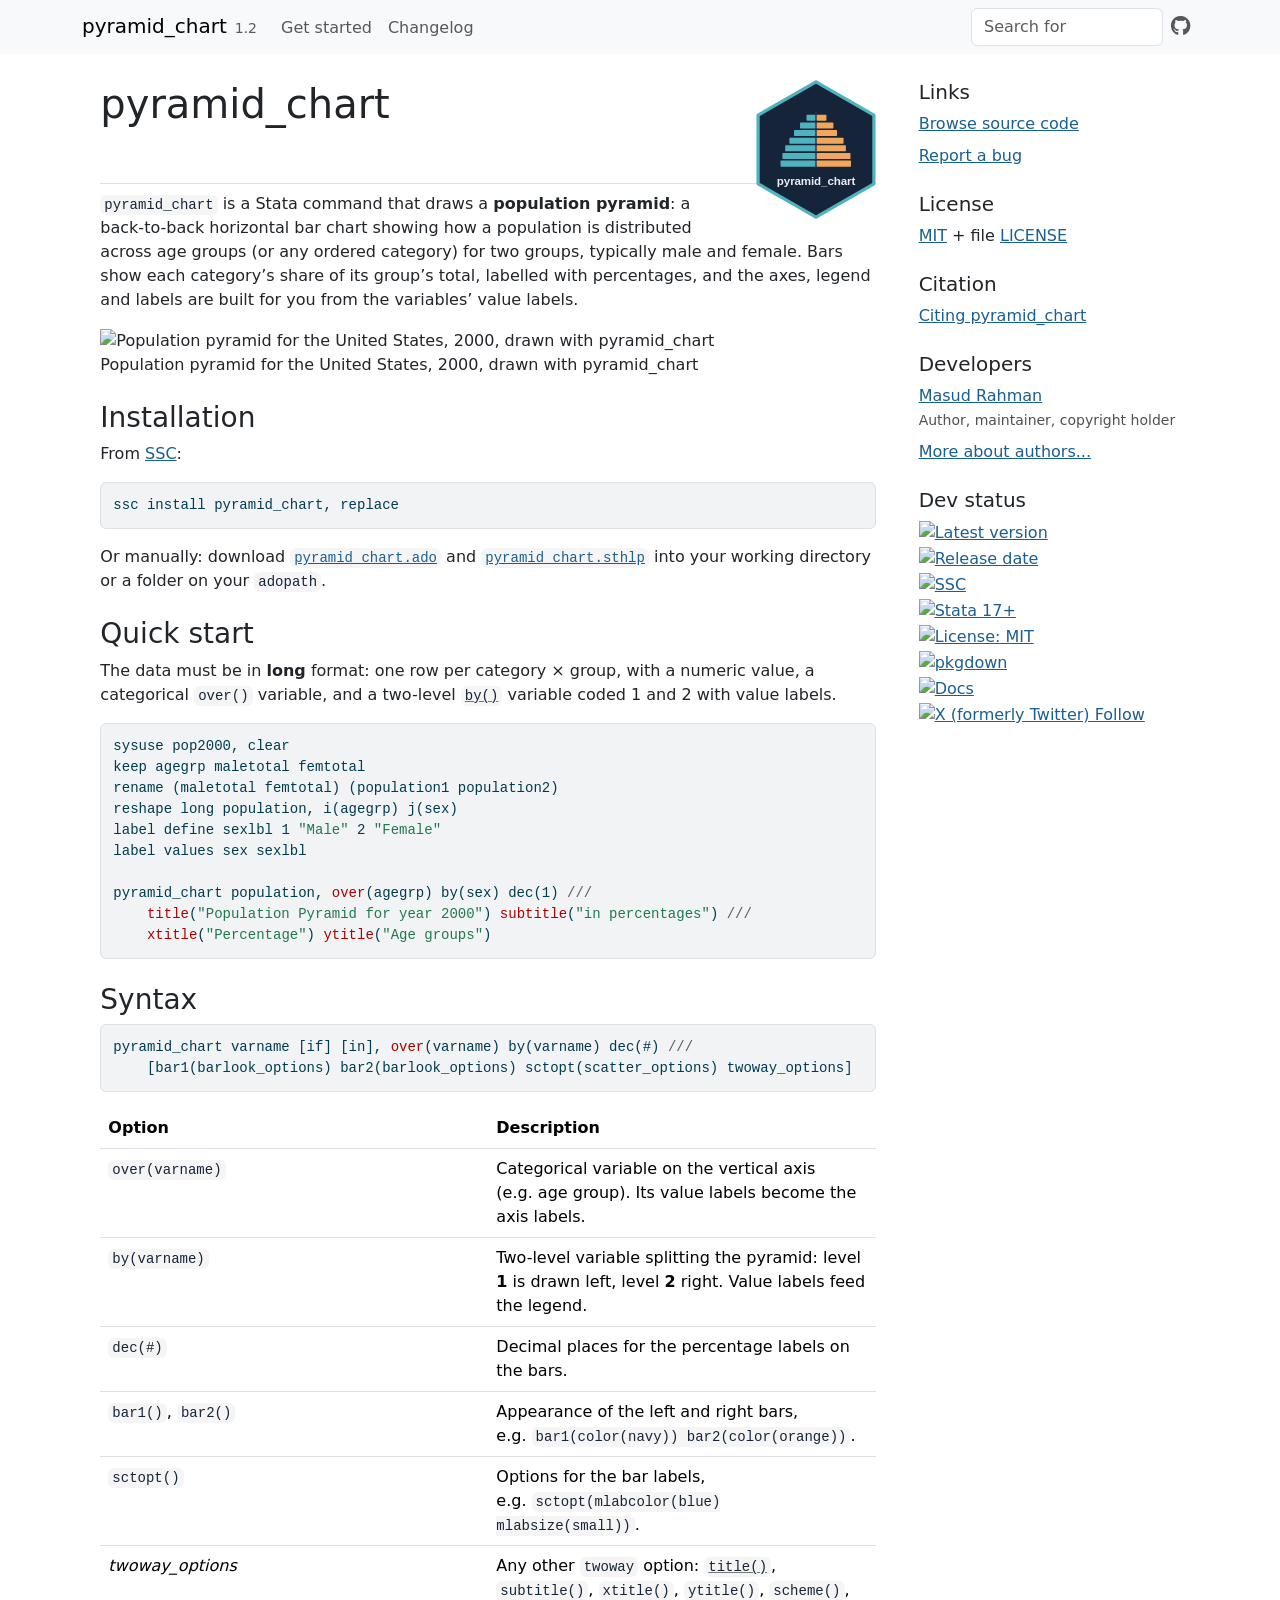
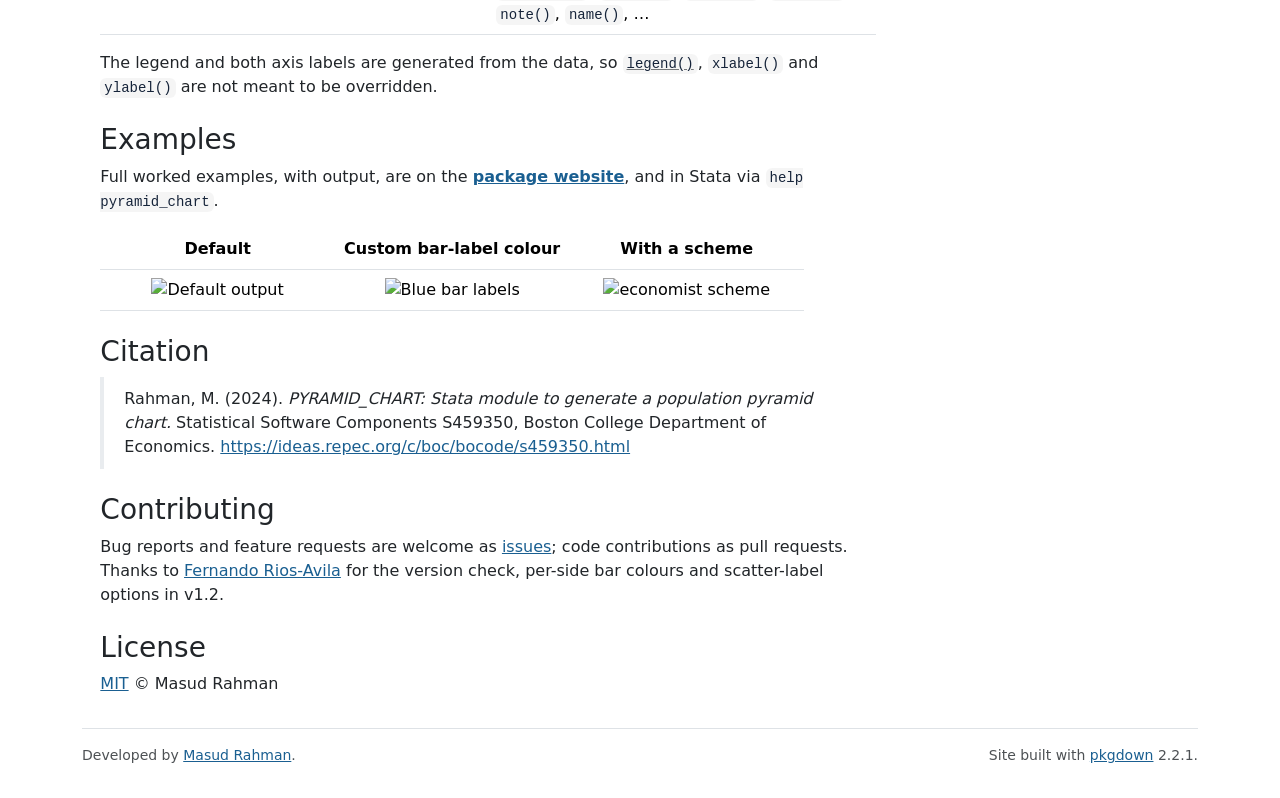
==== index.html @ 9bd52d35 "Deploying to gh-pages from @ masud90/pyramid_chart@abcc4d99aee34208280a3bfae2358b58312a78e8 🚀" ====
<!DOCTYPE html>
<!-- Generated by pkgdown: do not edit by hand --><html lang="en">
<head>
<meta http-equiv="Content-Type" content="text/html; charset=UTF-8">
<meta charset="utf-8">
<meta http-equiv="X-UA-Compatible" content="IE=edge">
<meta name="viewport" content="width=device-width, initial-scale=1, shrink-to-fit=no">
<title>pyramid_chart: population pyramid charts in Stata • pyramid_chart</title>
<!-- favicons --><link rel="icon" type="image/png" sizes="96x96" href="favicon-96x96.png">
<link rel="icon" type="”image/svg+xml”" href="favicon.svg">
<link rel="apple-touch-icon" sizes="180x180" href="apple-touch-icon.png">
<link rel="icon" sizes="any" href="favicon.ico">
<link rel="manifest" href="site.webmanifest">
<script src="deps/jquery-3.6.0/jquery-3.6.0.min.js"></script><meta name="viewport" content="width=device-width, initial-scale=1, shrink-to-fit=no">
<link href="deps/bootstrap-5.3.8/bootstrap.min.css" rel="stylesheet">
<script src="deps/bootstrap-5.3.8/bootstrap.bundle.min.js"></script><link href="deps/font-awesome-6.5.2/css/all.min.css" rel="stylesheet">
<link href="deps/font-awesome-6.5.2/css/v4-shims.min.css" rel="stylesheet">
<script src="deps/headroom-0.11.0/headroom.min.js"></script><script src="deps/headroom-0.11.0/jQuery.headroom.min.js"></script><script src="deps/bootstrap-toc-1.0.1/bootstrap-toc.min.js"></script><script src="deps/clipboard.js-2.0.11/clipboard.min.js"></script><script src="deps/search-1.0.0/autocomplete.jquery.min.js"></script><script src="deps/search-1.0.0/fuse.min.js"></script><script src="deps/search-1.0.0/mark.min.js"></script><!-- pkgdown --><script src="pkgdown.js"></script><meta property="og:title" content="pyramid_chart: population pyramid charts in Stata">
<meta name="description" content="A Stata command that draws population pyramids from long-format data, with automatic axes, legend and percentage labels.
">
<meta property="og:description" content="A Stata command that draws population pyramids from long-format data, with automatic axes, legend and percentage labels.
">
<meta property="og:image" content="https://masud90.github.io/pyramid_chart/logo.svg">
</head>
<body>
    <a href="#main" class="visually-hidden-focusable">Skip to contents</a>


    <nav class="navbar navbar-expand-lg fixed-top bg-light" data-bs-theme="light" aria-label="Site navigation"><div class="container">

    <a class="navbar-brand me-2" href="index.html">pyramid_chart</a>

    <small class="nav-text text-muted me-auto" data-bs-toggle="tooltip" data-bs-placement="bottom" title="">1.2</small>


    <button class="navbar-toggler" type="button" data-bs-toggle="collapse" data-bs-target="#navbar" aria-controls="navbar" aria-expanded="false" aria-label="Toggle navigation">
      <span class="navbar-toggler-icon"></span>
    </button>

    <div id="navbar" class="collapse navbar-collapse ms-3">
      <ul class="navbar-nav me-auto">
<li class="nav-item"><a class="nav-link" href="articles/pyramid_chart.html">Get started</a></li>
<li class="nav-item"><a class="nav-link" href="news/index.html">Changelog</a></li>
      </ul>
<ul class="navbar-nav">
<li class="nav-item"><form class="form-inline" role="search">
 <input class="form-control" type="search" name="search-input" id="search-input" autocomplete="off" aria-label="Search site" placeholder="Search for" data-search-index="search.json">
</form></li>
<li class="nav-item"><a class="external-link nav-link" href="https://github.com/masud90/pyramid_chart/" aria-label="GitHub"><span class="fa fab fa-github fa-lg"></span></a></li>
      </ul>
</div>


  </div>
</nav><div class="container template-home">
<div class="row">
  <main id="main" class="col-md-9"><div class="section level1">
<div class="page-header">
<img src="logo.svg" class="logo" alt=""><h1 id="pyramid_chart-">pyramid_chart 
<a class="anchor" aria-label="anchor" href="#pyramid_chart-"></a>
</h1>
</div>
<!-- badges: start -->

<p><code>pyramid_chart</code> is a Stata command that draws a <strong>population pyramid</strong>: a back-to-back horizontal bar chart showing how a population is distributed across age groups (or any ordered category) for two groups, typically male and female. Bars show each category’s share of its group’s total, labelled with percentages, and the axes, legend and labels are built for you from the variables’ value labels.</p>
<div class="float">
<img src="https://github.com/masud90/pyramid_chart/assets/17425770/3e450523-751f-44e7-b38d-dffc6e0409de" alt="Population pyramid for the United States, 2000, drawn with pyramid_chart"><div class="figcaption">Population pyramid for the United States, 2000, drawn with pyramid_chart</div>
</div>
<div class="section level2">
<h2 id="installation">Installation<a class="anchor" aria-label="anchor" href="#installation"></a>
</h2>
<p>From <a href="https://ideas.repec.org/c/boc/bocode/s459350.html" class="external-link">SSC</a>:</p>
<div class="sourceCode" id="cb1"><pre class="sourceCode stata"><code class="sourceCode stata"><span id="cb1-1"><a href="#cb1-1" tabindex="-1"></a><span class="kw">ssc</span> install pyramid_chart, <span class="kw">replace</span></span></code></pre></div>
<p>Or manually: download <a href="https://github.com/masud90/pyramid_chart/blob/main/pyramid_chart.ado" class="external-link"><code>pyramid_chart.ado</code></a> and <a href="https://github.com/masud90/pyramid_chart/blob/main/pyramid_chart.sthlp" class="external-link"><code>pyramid_chart.sthlp</code></a> into your working directory or a folder on your <code>adopath</code>.</p>
</div>
<div class="section level2">
<h2 id="quick-start">Quick start<a class="anchor" aria-label="anchor" href="#quick-start"></a>
</h2>
<p>The data must be in <strong>long</strong> format: one row per category × group, with a numeric value, a categorical <code>over()</code> variable, and a two-level <code><a href="https://rdrr.io/r/base/by.html" class="external-link">by()</a></code> variable coded 1 and 2 with value labels.</p>
<div class="sourceCode" id="cb2"><pre class="sourceCode stata"><code class="sourceCode stata"><span id="cb2-1"><a href="#cb2-1" tabindex="-1"></a><span class="kw">sysuse</span> pop2000, <span class="kw">clear</span></span>
<span id="cb2-2"><a href="#cb2-2" tabindex="-1"></a><span class="kw">keep</span> agegrp maletotal femtotal</span>
<span id="cb2-3"><a href="#cb2-3" tabindex="-1"></a><span class="kw">rename</span> (maletotal femtotal) (population1 population2)</span>
<span id="cb2-4"><a href="#cb2-4" tabindex="-1"></a><span class="kw">reshape</span> <span class="kw">long</span> population, i(agegrp) j(sex)</span>
<span id="cb2-5"><a href="#cb2-5" tabindex="-1"></a><span class="kw">label</span> <span class="kw">define</span> sexlbl 1 <span class="st">"Male"</span> 2 <span class="st">"Female"</span></span>
<span id="cb2-6"><a href="#cb2-6" tabindex="-1"></a><span class="kw">label</span> <span class="kw">values</span> sex sexlbl</span>
<span id="cb2-7"><a href="#cb2-7" tabindex="-1"></a></span>
<span id="cb2-8"><a href="#cb2-8" tabindex="-1"></a>pyramid_chart population, <span class="bn">over</span>(agegrp) <span class="kw">by</span>(sex) dec(1) <span class="co">///</span></span>
<span id="cb2-9"><a href="#cb2-9" tabindex="-1"></a>    <span class="bn">title</span>(<span class="st">"Population Pyramid for year 2000"</span>) <span class="bn">subtitle</span>(<span class="st">"in percentages"</span>) <span class="co">///</span></span>
<span id="cb2-10"><a href="#cb2-10" tabindex="-1"></a>    <span class="bn">xtitle</span>(<span class="st">"Percentage"</span>) <span class="bn">ytitle</span>(<span class="st">"Age groups"</span>)</span></code></pre></div>
</div>
<div class="section level2">
<h2 id="syntax">Syntax<a class="anchor" aria-label="anchor" href="#syntax"></a>
</h2>
<div class="sourceCode" id="cb3"><pre class="sourceCode stata"><code class="sourceCode stata"><span id="cb3-1"><a href="#cb3-1" tabindex="-1"></a>pyramid_chart varname [<span class="kw">if</span>] [<span class="kw">in</span>], <span class="bn">over</span>(varname) <span class="kw">by</span>(varname) dec(#) <span class="co">///</span></span>
<span id="cb3-2"><a href="#cb3-2" tabindex="-1"></a>    [bar1(barlook_options) bar2(barlook_options) sctopt(scatter_options) twoway_options]</span></code></pre></div>
<table class="table">
<colgroup>
<col width="50%">
<col width="50%">
</colgroup>
<thead><tr>
<th>Option</th>
<th>Description</th>
</tr></thead>
<tbody>
<tr>
<td><code>over(varname)</code></td>
<td>Categorical variable on the vertical axis (e.g. age group). Its value labels become the axis labels.</td>
</tr>
<tr>
<td><code>by(varname)</code></td>
<td>Two-level variable splitting the pyramid: level <strong>1</strong> is drawn left, level <strong>2</strong> right. Value labels feed the legend.</td>
</tr>
<tr>
<td><code>dec(#)</code></td>
<td>Decimal places for the percentage labels on the bars.</td>
</tr>
<tr>
<td>
<code>bar1()</code>, <code>bar2()</code>
</td>
<td>Appearance of the left and right bars, e.g. <code>bar1(color(navy)) bar2(color(orange))</code>.</td>
</tr>
<tr>
<td><code>sctopt()</code></td>
<td>Options for the bar labels, e.g. <code>sctopt(mlabcolor(blue) mlabsize(small))</code>.</td>
</tr>
<tr>
<td><em>twoway_options</em></td>
<td>Any other <code>twoway</code> option: <code><a href="https://rdrr.io/r/graphics/title.html" class="external-link">title()</a></code>, <code>subtitle()</code>, <code>xtitle()</code>, <code>ytitle()</code>, <code>scheme()</code>, <code>note()</code>, <code>name()</code>, …</td>
</tr>
</tbody>
</table>
<p>The legend and both axis labels are generated from the data, so <code><a href="https://rdrr.io/r/graphics/legend.html" class="external-link">legend()</a></code>, <code>xlabel()</code> and <code>ylabel()</code> are not meant to be overridden.</p>
</div>
<div class="section level2">
<h2 id="examples">Examples<a class="anchor" aria-label="anchor" href="#examples"></a>
</h2>
<p>Full worked examples, with output, are on the <a href="https://masud90.github.io/pyramid_chart/articles/pyramid_chart.html"><strong>package website</strong></a>, and in Stata via <code>help pyramid_chart</code>.</p>
<table class="table">
<colgroup>
<col width="33%">
<col width="33%">
<col width="33%">
</colgroup>
<thead><tr>
<th align="center">Default</th>
<th align="center">Custom bar-label colour</th>
<th align="center">With a scheme</th>
</tr></thead>
<tbody><tr>
<td align="center"><img src="https://github.com/masud90/pyramid_chart/assets/17425770/01457933-4c31-4b28-8f71-d998fd425242" alt="Default output"></td>
<td align="center"><img src="https://github.com/masud90/pyramid_chart/assets/17425770/a70e4c74-3c54-4579-9b2a-a3b8a17cb06e" alt="Blue bar labels"></td>
<td align="center"><img src="https://github.com/masud90/pyramid_chart/assets/17425770/bc965d1b-6667-4507-9e8e-64ae7d87376d" alt="economist scheme"></td>
</tr></tbody>
</table>
</div>
<div class="section level2">
<h2 id="citation">Citation<a class="anchor" aria-label="anchor" href="#citation"></a>
</h2>
<blockquote>
<p>Rahman, M. (2024). <em>PYRAMID_CHART: Stata module to generate a population pyramid chart.</em> Statistical Software Components S459350, Boston College Department of Economics. <a href="https://ideas.repec.org/c/boc/bocode/s459350.html" class="external-link uri">https://ideas.repec.org/c/boc/bocode/s459350.html</a></p>
</blockquote>
</div>
<div class="section level2">
<h2 id="contributing">Contributing<a class="anchor" aria-label="anchor" href="#contributing"></a>
</h2>
<p>Bug reports and feature requests are welcome as <a href="https://github.com/masud90/pyramid_chart/issues" class="external-link">issues</a>; code contributions as pull requests. Thanks to <a href="https://github.com/friosavila" class="external-link">Fernando Rios-Avila</a> for the version check, per-side bar colours and scatter-label options in v1.2.</p>
</div>
<div class="section level2">
<h2 id="license">License<a class="anchor" aria-label="anchor" href="#license"></a>
</h2>
<p><a href="https://github.com/masud90/pyramid_chart/blob/main/LICENSE" class="external-link">MIT</a> © Masud Rahman</p>
</div>
</div>
  </main><aside class="col-md-3"><div class="links">
<h2 data-toc-skip>Links</h2>
<ul class="list-unstyled">
<li><a href="https://github.com/masud90/pyramid_chart/" class="external-link">Browse source code</a></li>
<li><a href="https://github.com/masud90/pyramid_chart/issues" class="external-link">Report a bug</a></li>
</ul>
</div>

<div class="license">
<h2 data-toc-skip>License</h2>
<ul class="list-unstyled">
<li>
<a href="https://opensource.org/licenses/mit-license.php" class="external-link">MIT</a> + file <a href="LICENSE-text.html">LICENSE</a>
</li>
</ul>
</div>

<div class="citation">
<h2 data-toc-skip>Citation</h2>
<ul class="list-unstyled">
<li><a href="authors.html#citation">Citing pyramid_chart</a></li>
</ul>
</div>

<div class="developers">
<h2 data-toc-skip>Developers</h2>
<ul class="list-unstyled">
<li>
<a href="https://github.com/masud90" class="external-link">Masud Rahman</a> <br><small class="roles"> Author, maintainer, copyright holder </small>   </li>
<li><a href="authors.html">More about authors...</a></li>
</ul>
</div>

<div class="dev-status">
<h2 data-toc-skip>Dev status</h2>
<ul class="list-unstyled">
<li><a href="https://github.com/masud90/pyramid_chart/releases" class="external-link"><img src="https://img.shields.io/github/v/tag/masud90/pyramid_chart?style=flat&amp;logo=github&amp;label=latest%20version" alt="Latest version"></a></li>
<li><a href="https://github.com/masud90/pyramid_chart/releases" class="external-link"><img src="https://img.shields.io/github/release-date/masud90/pyramid_chart?logo=github&amp;style=flat" alt="Release date"></a></li>
<li><a href="https://ideas.repec.org/c/boc/bocode/s459350.html" class="external-link"><img src="https://img.shields.io/badge/published_on-SSC-black?style=flat" alt="SSC"></a></li>
<li><a href="https://www.stata.com/" class="external-link"><img src="https://img.shields.io/badge/Stata-17%2B-1a5f91?style=flat" alt="Stata 17+"></a></li>
<li><a href="https://github.com/masud90/pyramid_chart/blob/main/LICENSE" class="external-link"><img src="https://img.shields.io/github/license/masud90/pyramid_chart?style=flat" alt="License: MIT"></a></li>
<li><a href="https://github.com/masud90/pyramid_chart/actions/workflows/pkgdown.yaml" class="external-link"><img src="https://github.com/masud90/pyramid_chart/actions/workflows/pkgdown.yaml/badge.svg" alt="pkgdown"></a></li>
<li><a href="https://masud90.github.io/pyramid_chart/"><img src="https://img.shields.io/badge/docs-masud90.github.io-4FB3BF?style=flat" alt="Docs"></a></li>
<li><a href="https://twitter.com/masudtweets" class="external-link"><img src="https://img.shields.io/twitter/follow/masudtweets" alt="X (formerly Twitter) Follow"></a></li>
</ul>
</div>

  </aside>
</div>


    <footer><div class="pkgdown-footer-left">
  <p>Developed by <a href="https://github.com/masud90" class="external-link">Masud Rahman</a>.</p>
</div>

<div class="pkgdown-footer-right">
  <p>Site built with <a href="https://pkgdown.r-lib.org/" class="external-link">pkgdown</a> 2.2.1.</p>
</div>

    </footer>
</div>





  </body>
</html>
---- deps/font-awesome-6.5.2/css/v4-shims.min.css ----
/*!
 * Font Awesome Free 6.5.2 by @fontawesome - https://fontawesome.com
 * License - https://fontawesome.com/license/free (Icons: CC BY 4.0, Fonts: SIL OFL 1.1, Code: MIT License)
 * Copyright 2024 Fonticons, Inc.
 */
.fa.fa-glass:before{content:"\f000"}.fa.fa-envelope-o{font-family:"Font Awesome 6 Free";font-weight:400}.fa.fa-envelope-o:before{content:"\f0e0"}.fa.fa-star-o{font-family:"Font Awesome 6 Free";font-weight:400}.fa.fa-star-o:before{content:"\f005"}.fa.fa-close:before,.fa.fa-remove:before{content:"\f00d"}.fa.fa-gear:before{content:"\f013"}.fa.fa-trash-o{font-family:"Font Awesome 6 Free";font-weight:400}.fa.fa-trash-o:before{content:"\f2ed"}.fa.fa-home:before{content:"\f015"}.fa.fa-file-o{font-family:"Font Awesome 6 Free";font-weight:400}.fa.fa-file-o:before{content:"\f15b"}.fa.fa-clock-o{font-family:"Font Awesome 6 Free";font-weight:400}.fa.fa-clock-o:before{content:"\f017"}.fa.fa-arrow-circle-o-down{font-family:"Font Awesome 6 Free";font-weight:400}.fa.fa-arrow-circle-o-down:before{content:"\f358"}.fa.fa-arrow-circle-o-up{font-family:"Font Awesome 6 Free";font-weight:400}.fa.fa-arrow-circle-o-up:before{content:"\f35b"}.fa.fa-play-circle-o{font-family:"Font Awesome 6 Free";font-weight:400}.fa.fa-play-circle-o:before{content:"\f144"}.fa.fa-repeat:before,.fa.fa-rotate-right:before{content:"\f01e"}.fa.fa-refresh:before{content:"\f021"}.fa.fa-list-alt{font-family:"Font Awesome 6 Free";font-weight:400}.fa.fa-list-alt:before{content:"\f022"}.fa.fa-dedent:before{content:"\f03b"}.fa.fa-video-camera:before{content:"\f03d"}.fa.fa-picture-o{font-family:"Font Awesome 6 Free";font-weight:400}.fa.fa-picture-o:before{content:"\f03e"}.fa.fa-photo{font-family:"Font Awesome 6 Free";font-weight:400}.fa.fa-photo:before{content:"\f03e"}.fa.fa-image{font-family:"Font Awesome 6 Free";font-weight:400}.fa.fa-image:before{content:"\f03e"}.fa.fa-map-marker:before{content:"\f3c5"}.fa.fa-pencil-square-o{font-family:"Font Awesome 6 Free";font-weight:400}.fa.fa-pencil-square-o:before{content:"\f044"}.fa.fa-edit{font-family:"Font Awesome 6 Free";font-weight:400}.fa.fa-edit:before{content:"\f044"}.fa.fa-share-square-o:before{content:"\f14d"}.fa.fa-check-square-o{font-family:"Font Awesome 6 Free";font-weight:400}.fa.fa-check-square-o:before{content:"\f14a"}.fa.fa-arrows:before{content:"\f0b2"}.fa.fa-times-circle-o{font-family:"Font Awesome 6 Free";font-weight:400}.fa.fa-times-circle-o:before{content:"\f057"}.fa.fa-check-circle-o{font-family:"Font Awesome 6 Free";font-weight:400}.fa.fa-check-circle-o:before{content:"\f058"}.fa.fa-mail-forward:before{content:"\f064"}.fa.fa-expand:before{content:"\f424"}.fa.fa-compress:before{content:"\f422"}.fa.fa-eye,.fa.fa-eye-slash{font-family:"Font Awesome 6 Free";font-weight:400}.fa.fa-warning:before{content:"\f071"}.fa.fa-calendar:before{content:"\f073"}.fa.fa-arrows-v:before{content:"\f338"}.fa.fa-arrows-h:before{content:"\f337"}.fa.fa-bar-chart-o:before,.fa.fa-bar-chart:before{content:"\e0e3"}.fa.fa-twitter-square{font-family:"Font Awesome 6 Brands";font-weight:400}.fa.fa-twitter-square:before{content:"\f081"}.fa.fa-facebook-square{font-family:"Font Awesome 6 Brands";font-weight:400}.fa.fa-facebook-square:before{content:"\f082"}.fa.fa-gears:before{content:"\f085"}.fa.fa-thumbs-o-up{font-family:"Font Awesome 6 Free";font-weight:400}.fa.fa-thumbs-o-up:before{content:"\f164"}.fa.fa-thumbs-o-down{font-family:"Font Awesome 6 Free";font-weight:400}.fa.fa-thumbs-o-down:before{content:"\f165"}.fa.fa-heart-o{font-family:"Font Awesome 6 Free";font-weight:400}.fa.fa-heart-o:before{content:"\f004"}.fa.fa-sign-out:before{content:"\f2f5"}.fa.fa-linkedin-square{font-family:"Font Awesome 6 Brands";font-weight:400}.fa.fa-linkedin-square:before{content:"\f08c"}.fa.fa-thumb-tack:before{content:"\f08d"}.fa.fa-external-link:before{content:"\f35d"}.fa.fa-sign-in:before{content:"\f2f6"}.fa.fa-github-square{font-family:"Font Awesome 6 Brands";font-weight:400}.fa.fa-github-square:before{content:"\f092"}.fa.fa-lemon-o{font-family:"Font Awesome 6 Free";font-weight:400}.fa.fa-lemon-o:before{content:"\f094"}.fa.fa-square-o{font-family:"Font Awesome 6 Free";font-weight:400}.fa.fa-square-o:before{content:"\f0c8"}.fa.fa-bookmark-o{font-family:"Font Awesome 6 Free";font-weight:400}.fa.fa-bookmark-o:before{content:"\f02e"}.fa.fa-facebook,.fa.fa-twitter{font-family:"Font Awesome 6 Brands";font-weight:400}.fa.fa-facebook:before{content:"\f39e"}.fa.fa-facebook-f{font-family:"Font Awesome 6 Brands";font-weight:400}.fa.fa-facebook-f:before{content:"\f39e"}.fa.fa-github{font-family:"Font Awesome 6 Brands";font-weight:400}.fa.fa-credit-card{font-family:"Font Awesome 6 Free";font-weight:400}.fa.fa-feed:before{content:"\f09e"}.fa.fa-hdd-o{font-family:"Font Awesome 6 Free";font-weight:400}.fa.fa-hdd-o:before{content:"\f0a0"}.fa.fa-hand-o-right{font-family:"Font Awesome 6 Free";font-weight:400}.fa.fa-hand-o-right:before{content:"\f0a4"}.fa.fa-hand-o-left{font-family:"Font Awesome 6 Free";font-weight:400}.fa.fa-hand-o-left:before{content:"\f0a5"}.fa.fa-hand-o-up{font-family:"Font Awesome 6 Free";font-weight:400}.fa.fa-hand-o-up:before{content:"\f0a6"}.fa.fa-hand-o-down{font-family:"Font Awesome 6 Free";font-weight:400}.fa.fa-hand-o-down:before{content:"\f0a7"}.fa.fa-globe:before{content:"\f57d"}.fa.fa-tasks:before{content:"\f828"}.fa.fa-arrows-alt:before{content:"\f31e"}.fa.fa-group:before{content:"\f0c0"}.fa.fa-chain:before{content:"\f0c1"}.fa.fa-cut:before{content:"\f0c4"}.fa.fa-files-o{font-family:"Font Awesome 6 Free";font-weight:400}.fa.fa-files-o:before{content:"\f0c5"}.fa.fa-floppy-o{font-family:"Font Awesome 6 Free";font-weight:400}.fa.fa-floppy-o:before{content:"\f0c7"}.fa.fa-save{font-family:"Font Awesome 6 Free";font-weight:400}.fa.fa-save:before{content:"\f0c7"}.fa.fa-navicon:before,.fa.fa-reorder:before{content:"\f0c9"}.fa.fa-magic:before{content:"\e2ca"}.fa.fa-pinterest,.fa.fa-pinterest-square{font-family:"Font Awesome 6 Brands";font-weight:400}.fa.fa-pinterest-square:before{content:"\f0d3"}.fa.fa-google-plus-square{font-family:"Font Awesome 6 Brands";font-weight:400}.fa.fa-google-plus-square:before{content:"\f0d4"}.fa.fa-google-plus{font-family:"Font Awesome 6 Brands";font-weight:400}.fa.fa-google-plus:before{content:"\f0d5"}.fa.fa-money:before{content:"\f3d1"}.fa.fa-unsorted:before{content:"\f0dc"}.fa.fa-sort-desc:before{content:"\f0dd"}.fa.fa-sort-asc:before{content:"\f0de"}.fa.fa-linkedin{font-family:"Font Awesome 6 Brands";font-weight:400}.fa.fa-linkedin:before{content:"\f0e1"}.fa.fa-rotate-left:before{content:"\f0e2"}.fa.fa-legal:before{content:"\f0e3"}.fa.fa-dashboard:before,.fa.fa-tachometer:before{content:"\f625"}.fa.fa-comment-o{font-family:"Font Awesome 6 Free";font-weight:400}.fa.fa-comment-o:before{content:"\f075"}.fa.fa-comments-o{font-family:"Font Awesome 6 Free";font-weight:400}.fa.fa-comments-o:before{content:"\f086"}.fa.fa-flash:before{content:"\f0e7"}.fa.fa-clipboard:before{content:"\f0ea"}.fa.fa-lightbulb-o{font-family:"Font Awesome 6 Free";font-weight:400}.fa.fa-lightbulb-o:before{content:"\f0eb"}.fa.fa-exchange:before{content:"\f362"}.fa.fa-cloud-download:before{content:"\f0ed"}.fa.fa-cloud-upload:before{content:"\f0ee"}.fa.fa-bell-o{font-family:"Font Awesome 6 Free";font-weight:400}.fa.fa-bell-o:before{content:"\f0f3"}.fa.fa-cutlery:before{content:"\f2e7"}.fa.fa-file-text-o{font-family:"Font Awesome 6 Free";font-weight:400}.fa.fa-file-text-o:before{content:"\f15c"}.fa.fa-building-o{font-family:"Font Awesome 6 Free";font-weight:400}.fa.fa-building-o:before{content:"\f1ad"}.fa.fa-hospital-o{font-family:"Font Awesome 6 Free";font-weight:400}.fa.fa-hospital-o:before{content:"\f0f8"}.fa.fa-tablet:before{content:"\f3fa"}.fa.fa-mobile-phone:before,.fa.fa-mobile:before{content:"\f3cd"}.fa.fa-circle-o{font-family:"Font Awesome 6 Free";font-weight:400}.fa.fa-circle-o:before{content:"\f111"}.fa.fa-mail-reply:before{content:"\f3e5"}.fa.fa-github-alt{font-family:"Font Awesome 6 Brands";font-weight:400}.fa.fa-folder-o{font-family:"Font Awesome 6 Free";font-weight:400}.fa.fa-folder-o:before{content:"\f07b"}.fa.fa-folder-open-o{font-family:"Font Awesome 6 Free";font-weight:400}.fa.fa-folder-open-o:before{content:"\f07c"}.fa.fa-smile-o{font-family:"Font Awesome 6 Free";font-weight:400}.fa.fa-smile-o:before{content:"\f118"}.fa.fa-frown-o{font-family:"Font Awesome 6 Free";font-weight:400}.fa.fa-frown-o:before{content:"\f119"}.fa.fa-meh-o{font-family:"Font Awesome 6 Free";font-weight:400}.fa.fa-meh-o:before{content:"\f11a"}.fa.fa-keyboard-o{font-family:"Font Awesome 6 Free";font-weight:400}.fa.fa-keyboard-o:before{content:"\f11c"}.fa.fa-flag-o{font-family:"Font Awesome 6 Free";font-weight:400}.fa.fa-flag-o:before{content:"\f024"}.fa.fa-mail-reply-all:before{content:"\f122"}.fa.fa-star-half-o{font-family:"Font Awesome 6 Free";font-weight:400}.fa.fa-star-half-o:before{content:"\f5c0"}.fa.fa-star-half-empty{font-family:"Font Awesome 6 Free";font-weight:400}.fa.fa-star-half-empty:before{content:"\f5c0"}.fa.fa-star-half-full{font-family:"Font Awesome 6 Free";font-weight:400}.fa.fa-star-half-full:before{content:"\f5c0"}.fa.fa-code-fork:before{content:"\f126"}.fa.fa-chain-broken:before,.fa.fa-unlink:before{content:"\f127"}.fa.fa-calendar-o{font-family:"Font Awesome 6 Free";font-weight:400}.fa.fa-calendar-o:before{content:"\f133"}.fa.fa-css3,.fa.fa-html5,.fa.fa-maxcdn{font-family:"Font Awesome 6 Brands";font-weight:400}.fa.fa-unlock-alt:before{content:"\f09c"}.fa.fa-minus-square-o{font-family:"Font Awesome 6 Free";font-weight:400}.fa.fa-minus-square-o:before{content:"\f146"}.fa.fa-level-up:before{content:"\f3bf"}.fa.fa-level-down:before{content:"\f3be"}.fa.fa-pencil-square:before{content:"\f14b"}.fa.fa-external-link-square:before{content:"\f360"}.fa.fa-compass{font-family:"Font Awesome 6 Free";font-weight:400}.fa.fa-caret-square-o-down{font-family:"Font Awesome 6 Free";font-weight:400}.fa.fa-caret-square-o-down:before{content:"\f150"}.fa.fa-toggle-down{font-family:"Font Awesome 6 Free";font-weight:400}.fa.fa-toggle-down:before{content:"\f150"}.fa.fa-caret-square-o-up{font-family:"Font Awesome 6 Free";font-weight:400}.fa.fa-caret-square-o-up:before{content:"\f151"}.fa.fa-toggle-up{font-family:"Font Awesome 6 Free";font-weight:400}.fa.fa-toggle-up:before{content:"\f151"}.fa.fa-caret-square-o-right{font-family:"Font Awesome 6 Free";font-weight:400}.fa.fa-caret-square-o-right:before{content:"\f152"}.fa.fa-toggle-right{font-family:"Font Awesome 6 Free";font-weight:400}.fa.fa-toggle-right:before{content:"\f152"}.fa.fa-eur:before,.fa.fa-euro:before{content:"\f153"}.fa.fa-gbp:before{content:"\f154"}.fa.fa-dollar:before,.fa.fa-usd:before{content:"\24"}.fa.fa-inr:before,.fa.fa-rupee:before{content:"\e1bc"}.fa.fa-cny:before,.fa.fa-jpy:before,.fa.fa-rmb:before,.fa.fa-yen:before{content:"\f157"}.fa.fa-rouble:before,.fa.fa-rub:before,.fa.fa-ruble:before{content:"\f158"}.fa.fa-krw:before,.fa.fa-won:before{content:"\f159"}.fa.fa-bitcoin,.fa.fa-btc{font-family:"Font Awesome 6 Brands";font-weight:400}.fa.fa-bitcoin:before{content:"\f15a"}.fa.fa-file-text:before{content:"\f15c"}.fa.fa-sort-alpha-asc:before{content:"\f15d"}.fa.fa-sort-alpha-desc:before{content:"\f881"}.fa.fa-sort-amount-asc:before{content:"\f884"}.fa.fa-sort-amount-desc:before{content:"\f160"}.fa.fa-sort-numeric-asc:before{content:"\f162"}.fa.fa-sort-numeric-desc:before{content:"\f886"}.fa.fa-youtube-square{font-family:"Font Awesome 6 Brands";font-weight:400}.fa.fa-youtube-square:before{content:"\f431"}.fa.fa-xing,.fa.fa-xing-square,.fa.fa-youtube{font-family:"Font Awesome 6 Brands";font-weight:400}.fa.fa-xing-square:before{content:"\f169"}.fa.fa-youtube-play{font-family:"Font Awesome 6 Brands";font-weight:400}.fa.fa-youtube-play:before{content:"\f167"}.fa.fa-adn,.fa.fa-bitbucket,.fa.fa-bitbucket-square,.fa.fa-dropbox,.fa.fa-flickr,.fa.fa-instagram,.fa.fa-stack-overflow{font-family:"Font Awesome 6 Brands";font-weight:400}.fa.fa-bitbucket-square:before{content:"\f171"}.fa.fa-tumblr,.fa.fa-tumblr-square{font-family:"Font Awesome 6 Brands";font-weight:400}.fa.fa-tumblr-square:before{content:"\f174"}.fa.fa-long-arrow-down:before{content:"\f309"}.fa.fa-long-arrow-up:before{content:"\f30c"}.fa.fa-long-arrow-left:before{content:"\f30a"}.fa.fa-long-arrow-right:before{content:"\f30b"}.fa.fa-android,.fa.fa-apple,.fa.fa-dribbble,.fa.fa-foursquare,.fa.fa-gittip,.fa.fa-gratipay,.fa.fa-linux,.fa.fa-skype,.fa.fa-trello,.fa.fa-windows{font-family:"Font Awesome 6 Brands";font-weight:400}.fa.fa-gittip:before{content:"\f184"}.fa.fa-sun-o{font-family:"Font Awesome 6 Free";font-weight:400}.fa.fa-sun-o:before{content:"\f185"}.fa.fa-moon-o{font-family:"Font Awesome 6 Free";font-weight:400}.fa.fa-moon-o:before{content:"\f186"}.fa.fa-pagelines,.fa.fa-renren,.fa.fa-stack-exchange,.fa.fa-vk,.fa.fa-weibo{font-family:"Font Awesome 6 Brands";font-weight:400}.fa.fa-arrow-circle-o-right{font-family:"Font Awesome 6 Free";font-weight:400}.fa.fa-arrow-circle-o-right:before{content:"\f35a"}.fa.fa-arrow-circle-o-left{font-family:"Font Awesome 6 Free";font-weight:400}.fa.fa-arrow-circle-o-left:before{content:"\f359"}.fa.fa-caret-square-o-left{font-family:"Font Awesome 6 Free";font-weight:400}.fa.fa-caret-square-o-left:before{content:"\f191"}.fa.fa-toggle-left{font-family:"Font Awesome 6 Free";font-weight:400}.fa.fa-toggle-left:before{content:"\f191"}.fa.fa-dot-circle-o{font-family:"Font Awesome 6 Free";font-weight:400}.fa.fa-dot-circle-o:before{content:"\f192"}.fa.fa-vimeo-square{font-family:"Font Awesome 6 Brands";font-weight:400}.fa.fa-vimeo-square:before{content:"\f194"}.fa.fa-try:before,.fa.fa-turkish-lira:before{content:"\e2bb"}.fa.fa-plus-square-o{font-family:"Font Awesome 6 Free";font-weight:400}.fa.fa-plus-square-o:before{content:"\f0fe"}.fa.fa-openid,.fa.fa-slack,.fa.fa-wordpress{font-family:"Font Awesome 6 Brands";font-weight:400}.fa.fa-bank:before,.fa.fa-institution:before{content:"\f19c"}.fa.fa-mortar-board:before{content:"\f19d"}.fa.fa-google,.fa.fa-reddit,.fa.fa-reddit-square,.fa.fa-yahoo{font-family:"Font Awesome 6 Brands";font-weight:400}.fa.fa-reddit-square:before{content:"\f1a2"}.fa.fa-behance,.fa.fa-behance-square,.fa.fa-delicious,.fa.fa-digg,.fa.fa-drupal,.fa.fa-joomla,.fa.fa-pied-piper-alt,.fa.fa-pied-piper-pp,.fa.fa-stumbleupon,.fa.fa-stumbleupon-circle{font-family:"Font Awesome 6 Brands";font-weight:400}.fa.fa-behance-square:before{content:"\f1b5"}.fa.fa-steam,.fa.fa-steam-square{font-family:"Font Awesome 6 Brands";font-weight:400}.fa.fa-steam-square:before{content:"\f1b7"}.fa.fa-automobile:before{content:"\f1b9"}.fa.fa-cab:before{content:"\f1ba"}.fa.fa-deviantart,.fa.fa-soundcloud,.fa.fa-spotify{font-family:"Font Awesome 6 Brands";font-weight:400}.fa.fa-file-pdf-o{font-family:"Font Awesome 6 Free";font-weight:400}.fa.fa-file-pdf-o:before{content:"\f1c1"}.fa.fa-file-word-o{font-family:"Font Awesome 6 Free";font-weight:400}.fa.fa-file-word-o:before{content:"\f1c2"}.fa.fa-file-excel-o{font-family:"Font Awesome 6 Free";font-weight:400}.fa.fa-file-excel-o:before{content:"\f1c3"}.fa.fa-file-powerpoint-o{font-family:"Font Awesome 6 Free";font-weight:400}.fa.fa-file-powerpoint-o:before{content:"\f1c4"}.fa.fa-file-image-o{font-family:"Font Awesome 6 Free";font-weight:400}.fa.fa-file-image-o:before{content:"\f1c5"}.fa.fa-file-photo-o{font-family:"Font Awesome 6 Free";font-weight:400}.fa.fa-file-photo-o:before{content:"\f1c5"}.fa.fa-file-picture-o{font-family:"Font Awesome 6 Free";font-weight:400}.fa.fa-file-picture-o:before{content:"\f1c5"}.fa.fa-file-archive-o{font-family:"Font Awesome 6 Free";font-weight:400}.fa.fa-file-archive-o:before{content:"\f1c6"}.fa.fa-file-zip-o{font-family:"Font Awesome 6 Free";font-weight:400}.fa.fa-file-zip-o:before{content:"\f1c6"}.fa.fa-file-audio-o{font-family:"Font Awesome 6 Free";font-weight:400}.fa.fa-file-audio-o:before{content:"\f1c7"}.fa.fa-file-sound-o{font-family:"Font Awesome 6 Free";font-weight:400}.fa.fa-file-sound-o:before{content:"\f1c7"}.fa.fa-file-video-o{font-family:"Font Awesome 6 Free";font-weight:400}.fa.fa-file-video-o:before{content:"\f1c8"}.fa.fa-file-movie-o{font-family:"Font Awesome 6 Free";font-weight:400}.fa.fa-file-movie-o:before{content:"\f1c8"}.fa.fa-file-code-o{font-family:"Font Awesome 6 Free";font-weight:400}.fa.fa-file-code-o:before{content:"\f1c9"}.fa.fa-codepen,.fa.fa-jsfiddle,.fa.fa-vine{font-family:"Font Awesome 6 Brands";font-weight:400}.fa.fa-life-bouy:before,.fa.fa-life-buoy:before,.fa.fa-life-saver:before,.fa.fa-support:before{content:"\f1cd"}.fa.fa-circle-o-notch:before{content:"\f1ce"}.fa.fa-ra,.fa.fa-rebel{font-family:"Font Awesome 6 Brands";font-weight:400}.fa.fa-ra:before{content:"\f1d0"}.fa.fa-resistance{font-family:"Font Awesome 6 Brands";font-weight:400}.fa.fa-resistance:before{content:"\f1d0"}.fa.fa-empire,.fa.fa-ge{font-family:"Font Awesome 6 Brands";font-weight:400}.fa.fa-ge:before{content:"\f1d1"}.fa.fa-git-square{font-family:"Font Awesome 6 Brands";font-weight:400}.fa.fa-git-square:before{content:"\f1d2"}.fa.fa-git,.fa.fa-hacker-news,.fa.fa-y-combinator-square{font-family:"Font Awesome 6 Brands";font-weight:400}.fa.fa-y-combinator-square:before{content:"\f1d4"}.fa.fa-yc-square{font-family:"Font Awesome 6 Brands";font-weight:400}.fa.fa-yc-square:before{content:"\f1d4"}.fa.fa-qq,.fa.fa-tencent-weibo,.fa.fa-wechat,.fa.fa-weixin{font-family:"Font Awesome 6 Brands";font-weight:400}.fa.fa-wechat:before{content:"\f1d7"}.fa.fa-send:before{content:"\f1d8"}.fa.fa-paper-plane-o{font-family:"Font Awesome 6 Free";font-weight:400}.fa.fa-paper-plane-o:before{content:"\f1d8"}.fa.fa-send-o{font-family:"Font Awesome 6 Free";font-weight:400}.fa.fa-send-o:before{content:"\f1d8"}.fa.fa-circle-thin{font-family:"Font Awesome 6 Free";font-weight:400}.fa.fa-circle-thin:before{content:"\f111"}.fa.fa-header:before{content:"\f1dc"}.fa.fa-futbol-o{font-family:"Font Awesome 6 Free";font-weight:400}.fa.fa-futbol-o:before{content:"\f1e3"}.fa.fa-soccer-ball-o{font-family:"Font Awesome 6 Free";font-weight:400}.fa.fa-soccer-ball-o:before{content:"\f1e3"}.fa.fa-slideshare,.fa.fa-twitch,.fa.fa-yelp{font-family:"Font Awesome 6 Brands";font-weight:400}.fa.fa-newspaper-o{font-family:"Font Awesome 6 Free";font-weight:400}.fa.fa-newspaper-o:before{content:"\f1ea"}.fa.fa-cc-amex,.fa.fa-cc-discover,.fa.fa-cc-mastercard,.fa.fa-cc-paypal,.fa.fa-cc-stripe,.fa.fa-cc-visa,.fa.fa-google-wallet,.fa.fa-paypal{font-family:"Font Awesome 6 Brands";font-weight:400}.fa.fa-bell-slash-o{font-family:"Font Awesome 6 Free";font-weight:400}.fa.fa-bell-slash-o:before{content:"\f1f6"}.fa.fa-trash:before{content:"\f2ed"}.fa.fa-copyright{font-family:"Font Awesome 6 Free";font-weight:400}.fa.fa-eyedropper:before{content:"\f1fb"}.fa.fa-area-chart:before{content:"\f1fe"}.fa.fa-pie-chart:before{content:"\f200"}.fa.fa-line-chart:before{content:"\f201"}.fa.fa-lastfm,.fa.fa-lastfm-square{font-family:"Font Awesome 6 Brands";font-weight:400}.fa.fa-lastfm-square:before{content:"\f203"}.fa.fa-angellist,.fa.fa-ioxhost{font-family:"Font Awesome 6 Brands";font-weight:400}.fa.fa-cc{font-family:"Font Awesome 6 Free";font-weight:400}.fa.fa-cc:before{content:"\f20a"}.fa.fa-ils:before,.fa.fa-shekel:before,.fa.fa-sheqel:before{content:"\f20b"}.fa.fa-buysellads,.fa.fa-connectdevelop,.fa.fa-dashcube,.fa.fa-forumbee,.fa.fa-leanpub,.fa.fa-sellsy,.fa.fa-shirtsinbulk,.fa.fa-simplybuilt,.fa.fa-skyatlas{font-family:"Font Awesome 6 Brands";font-weight:400}.fa.fa-diamond{font-family:"Font Awesome 6 Free";font-weight:400}.fa.fa-diamond:before{content:"\f3a5"}.fa.fa-intersex:before,.fa.fa-transgender:before{content:"\f224"}.fa.fa-transgender-alt:before{content:"\f225"}.fa.fa-facebook-official{font-family:"Font Awesome 6 Brands";font-weight:400}.fa.fa-facebook-official:before{content:"\f09a"}.fa.fa-pinterest-p,.fa.fa-whatsapp{font-family:"Font Awesome 6 Brands";font-weight:400}.fa.fa-hotel:before{content:"\f236"}.fa.fa-medium,.fa.fa-viacoin,.fa.fa-y-combinator,.fa.fa-yc{font-family:"Font Awesome 6 Brands";font-weight:400}.fa.fa-yc:before{content:"\f23b"}.fa.fa-expeditedssl,.fa.fa-opencart,.fa.fa-optin-monster{font-family:"Font Awesome 6 Brands";font-weight:400}.fa.fa-battery-4:before,.fa.fa-battery:before{content:"\f240"}.fa.fa-battery-3:before{content:"\f241"}.fa.fa-battery-2:before{content:"\f242"}.fa.fa-battery-1:before{content:"\f243"}.fa.fa-battery-0:before{content:"\f244"}.fa.fa-object-group,.fa.fa-object-ungroup,.fa.fa-sticky-note-o{font-family:"Font Awesome 6 Free";font-weight:400}.fa.fa-sticky-note-o:before{content:"\f249"}.fa.fa-cc-diners-club,.fa.fa-cc-jcb{font-family:"Font Awesome 6 Brands";font-weight:400}.fa.fa-clone{font-family:"Font Awesome 6 Free";font-weight:400}.fa.fa-hourglass-o:before{content:"\f254"}.fa.fa-hourglass-1:before{content:"\f251"}.fa.fa-hourglass-2:before{content:"\f252"}.fa.fa-hourglass-3:before{content:"\f253"}.fa.fa-hand-rock-o{font-family:"Font Awesome 6 Free";font-weight:400}.fa.fa-hand-rock-o:before{content:"\f255"}.fa.fa-hand-grab-o{font-family:"Font Awesome 6 Free";font-weight:400}.fa.fa-hand-grab-o:before{content:"\f255"}.fa.fa-hand-paper-o{font-family:"Font Awesome 6 Free";font-weight:400}.fa.fa-hand-paper-o:before{content:"\f256"}.fa.fa-hand-stop-o{font-family:"Font Awesome 6 Free";font-weight:400}.fa.fa-hand-stop-o:before{content:"\f256"}.fa.fa-hand-scissors-o{font-family:"Font Awesome 6 Free";font-weight:400}.fa.fa-hand-scissors-o:before{content:"\f257"}.fa.fa-hand-lizard-o{font-family:"Font Awesome 6 Free";font-weight:400}.fa.fa-hand-lizard-o:before{content:"\f258"}.fa.fa-hand-spock-o{font-family:"Font Awesome 6 Free";font-weight:400}.fa.fa-hand-spock-o:before{content:"\f259"}.fa.fa-hand-pointer-o{font-family:"Font Awesome 6 Free";font-weight:400}.fa.fa-hand-pointer-o:before{content:"\f25a"}.fa.fa-hand-peace-o{font-family:"Font Awesome 6 Free";font-weight:400}.fa.fa-hand-peace-o:before{content:"\f25b"}.fa.fa-registered{font-family:"Font Awesome 6 Free";font-weight:400}.fa.fa-creative-commons,.fa.fa-gg,.fa.fa-gg-circle,.fa.fa-odnoklassniki,.fa.fa-odnoklassniki-square{font-family:"Font Awesome 6 Brands";font-weight:400}.fa.fa-odnoklassniki-square:before{content:"\f264"}.fa.fa-chrome,.fa.fa-firefox,.fa.fa-get-pocket,.fa.fa-internet-explorer,.fa.fa-opera,.fa.fa-safari,.fa.fa-wikipedia-w{font-family:"Font Awesome 6 Brands";font-weight:400}.fa.fa-television:before{content:"\f26c"}.fa.fa-500px,.fa.fa-amazon,.fa.fa-contao{font-family:"Font Awesome 6 Brands";font-weight:400}.fa.fa-calendar-plus-o{font-family:"Font Awesome 6 Free";font-weight:400}.fa.fa-calendar-plus-o:before{content:"\f271"}.fa.fa-calendar-minus-o{font-family:"Font Awesome 6 Free";font-weight:400}.fa.fa-calendar-minus-o:before{content:"\f272"}.fa.fa-calendar-times-o{font-family:"Font Awesome 6 Free";font-weight:400}.fa.fa-calendar-times-o:before{content:"\f273"}.fa.fa-calendar-check-o{font-family:"Font Awesome 6 Free";font-weight:400}.fa.fa-calendar-check-o:before{content:"\f274"}.fa.fa-map-o{font-family:"Font Awesome 6 Free";font-weight:400}.fa.fa-map-o:before{content:"\f279"}.fa.fa-commenting:before{content:"\f4ad"}.fa.fa-commenting-o{font-family:"Font Awesome 6 Free";font-weight:400}.fa.fa-commenting-o:before{content:"\f4ad"}.fa.fa-houzz,.fa.fa-vimeo{font-family:"Font Awesome 6 Brands";font-weight:400}.fa.fa-vimeo:before{content:"\f27d"}.fa.fa-black-tie,.fa.fa-edge,.fa.fa-fonticons,.fa.fa-reddit-alien{font-family:"Font Awesome 6 Brands";font-weight:400}.fa.fa-credit-card-alt:before{content:"\f09d"}.fa.fa-codiepie,.fa.fa-fort-awesome,.fa.fa-mixcloud,.fa.fa-modx,.fa.fa-product-hunt,.fa.fa-scribd,.fa.fa-usb{font-family:"Font Awesome 6 Brands";font-weight:400}.fa.fa-pause-circle-o{font-family:"Font Awesome 6 Free";font-weight:400}.fa.fa-pause-circle-o:before{content:"\f28b"}.fa.fa-stop-circle-o{font-family:"Font Awesome 6 Free";font-weight:400}.fa.fa-stop-circle-o:before{content:"\f28d"}.fa.fa-bluetooth,.fa.fa-bluetooth-b,.fa.fa-envira,.fa.fa-gitlab,.fa.fa-wheelchair-alt,.fa.fa-wpbeginner,.fa.fa-wpforms{font-family:"Font Awesome 6 Brands";font-weight:400}.fa.fa-wheelchair-alt:before{content:"\f368"}.fa.fa-question-circle-o{font-family:"Font Awesome 6 Free";font-weight:400}.fa.fa-question-circle-o:before{content:"\f059"}.fa.fa-volume-control-phone:before{content:"\f2a0"}.fa.fa-asl-interpreting:before{content:"\f2a3"}.fa.fa-deafness:before,.fa.fa-hard-of-hearing:before{content:"\f2a4"}.fa.fa-glide,.fa.fa-glide-g{font-family:"Font Awesome 6 Brands";font-weight:400}.fa.fa-signing:before{content:"\f2a7"}.fa.fa-viadeo,.fa.fa-viadeo-square{font-family:"Font Awesome 6 Brands";font-weight:400}.fa.fa-viadeo-square:before{content:"\f2aa"}.fa.fa-snapchat,.fa.fa-snapchat-ghost{font-family:"Font Awesome 6 Brands";font-weight:400}.fa.fa-snapchat-ghost:before{content:"\f2ab"}.fa.fa-snapchat-square{font-family:"Font Awesome 6 Brands";font-weight:400}.fa.fa-snapchat-square:before{content:"\f2ad"}.fa.fa-first-order,.fa.fa-google-plus-official,.fa.fa-pied-piper,.fa.fa-themeisle,.fa.fa-yoast{font-family:"Font Awesome 6 Brands";font-weight:400}.fa.fa-google-plus-official:before{content:"\f2b3"}.fa.fa-google-plus-circle{font-family:"Font Awesome 6 Brands";font-weight:400}.fa.fa-google-plus-circle:before{content:"\f2b3"}.fa.fa-fa,.fa.fa-font-awesome{font-family:"Font Awesome 6 Brands";font-weight:400}.fa.fa-fa:before{content:"\f2b4"}.fa.fa-handshake-o{font-family:"Font Awesome 6 Free";font-weight:400}.fa.fa-handshake-o:before{content:"\f2b5"}.fa.fa-envelope-open-o{font-family:"Font Awesome 6 Free";font-weight:400}.fa.fa-envelope-open-o:before{content:"\f2b6"}.fa.fa-linode{font-family:"Font Awesome 6 Brands";font-weight:400}.fa.fa-address-book-o{font-family:"Font Awesome 6 Free";font-weight:400}.fa.fa-address-book-o:before{content:"\f2b9"}.fa.fa-vcard:before{content:"\f2bb"}.fa.fa-address-card-o{font-family:"Font Awesome 6 Free";font-weight:400}.fa.fa-address-card-o:before{content:"\f2bb"}.fa.fa-vcard-o{font-family:"Font Awesome 6 Free";font-weight:400}.fa.fa-vcard-o:before{content:"\f2bb"}.fa.fa-user-circle-o{font-family:"Font Awesome 6 Free";font-weight:400}.fa.fa-user-circle-o:before{content:"\f2bd"}.fa.fa-user-o{font-family:"Font Awesome 6 Free";font-weight:400}.fa.fa-user-o:before{content:"\f007"}.fa.fa-id-badge{font-family:"Font Awesome 6 Free";font-weight:400}.fa.fa-drivers-license:before{content:"\f2c2"}.fa.fa-id-card-o{font-family:"Font Awesome 6 Free";font-weight:400}.fa.fa-id-card-o:before{content:"\f2c2"}.fa.fa-drivers-license-o{font-family:"Font Awesome 6 Free";font-weight:400}.fa.fa-drivers-license-o:before{content:"\f2c2"}.fa.fa-free-code-camp,.fa.fa-quora,.fa.fa-telegram{font-family:"Font Awesome 6 Brands";font-weight:400}.fa.fa-thermometer-4:before,.fa.fa-thermometer:before{content:"\f2c7"}.fa.fa-thermometer-3:before{content:"\f2c8"}.fa.fa-thermometer-2:before{content:"\f2c9"}.fa.fa-thermometer-1:before{content:"\f2ca"}.fa.fa-thermometer-0:before{content:"\f2cb"}.fa.fa-bathtub:before,.fa.fa-s15:before{content:"\f2cd"}.fa.fa-window-maximize,.fa.fa-window-restore{font-family:"Font Awesome 6 Free";font-weight:400}.fa.fa-times-rectangle:before{content:"\f410"}.fa.fa-window-close-o{font-family:"Font Awesome 6 Free";font-weight:400}.fa.fa-window-close-o:before{content:"\f410"}.fa.fa-times-rectangle-o{font-family:"Font Awesome 6 Free";font-weight:400}.fa.fa-times-rectangle-o:before{content:"\f410"}.fa.fa-bandcamp,.fa.fa-eercast,.fa.fa-etsy,.fa.fa-grav,.fa.fa-imdb,.fa.fa-ravelry{font-family:"Font Awesome 6 Brands";font-weight:400}.fa.fa-eercast:before{content:"\f2da"}.fa.fa-snowflake-o{font-family:"Font Awesome 6 Free";font-weight:400}.fa.fa-snowflake-o:before{content:"\f2dc"}.fa.fa-meetup,.fa.fa-superpowers,.fa.fa-wpexplorer{font-family:"Font Awesome 6 Brands";font-weight:400}
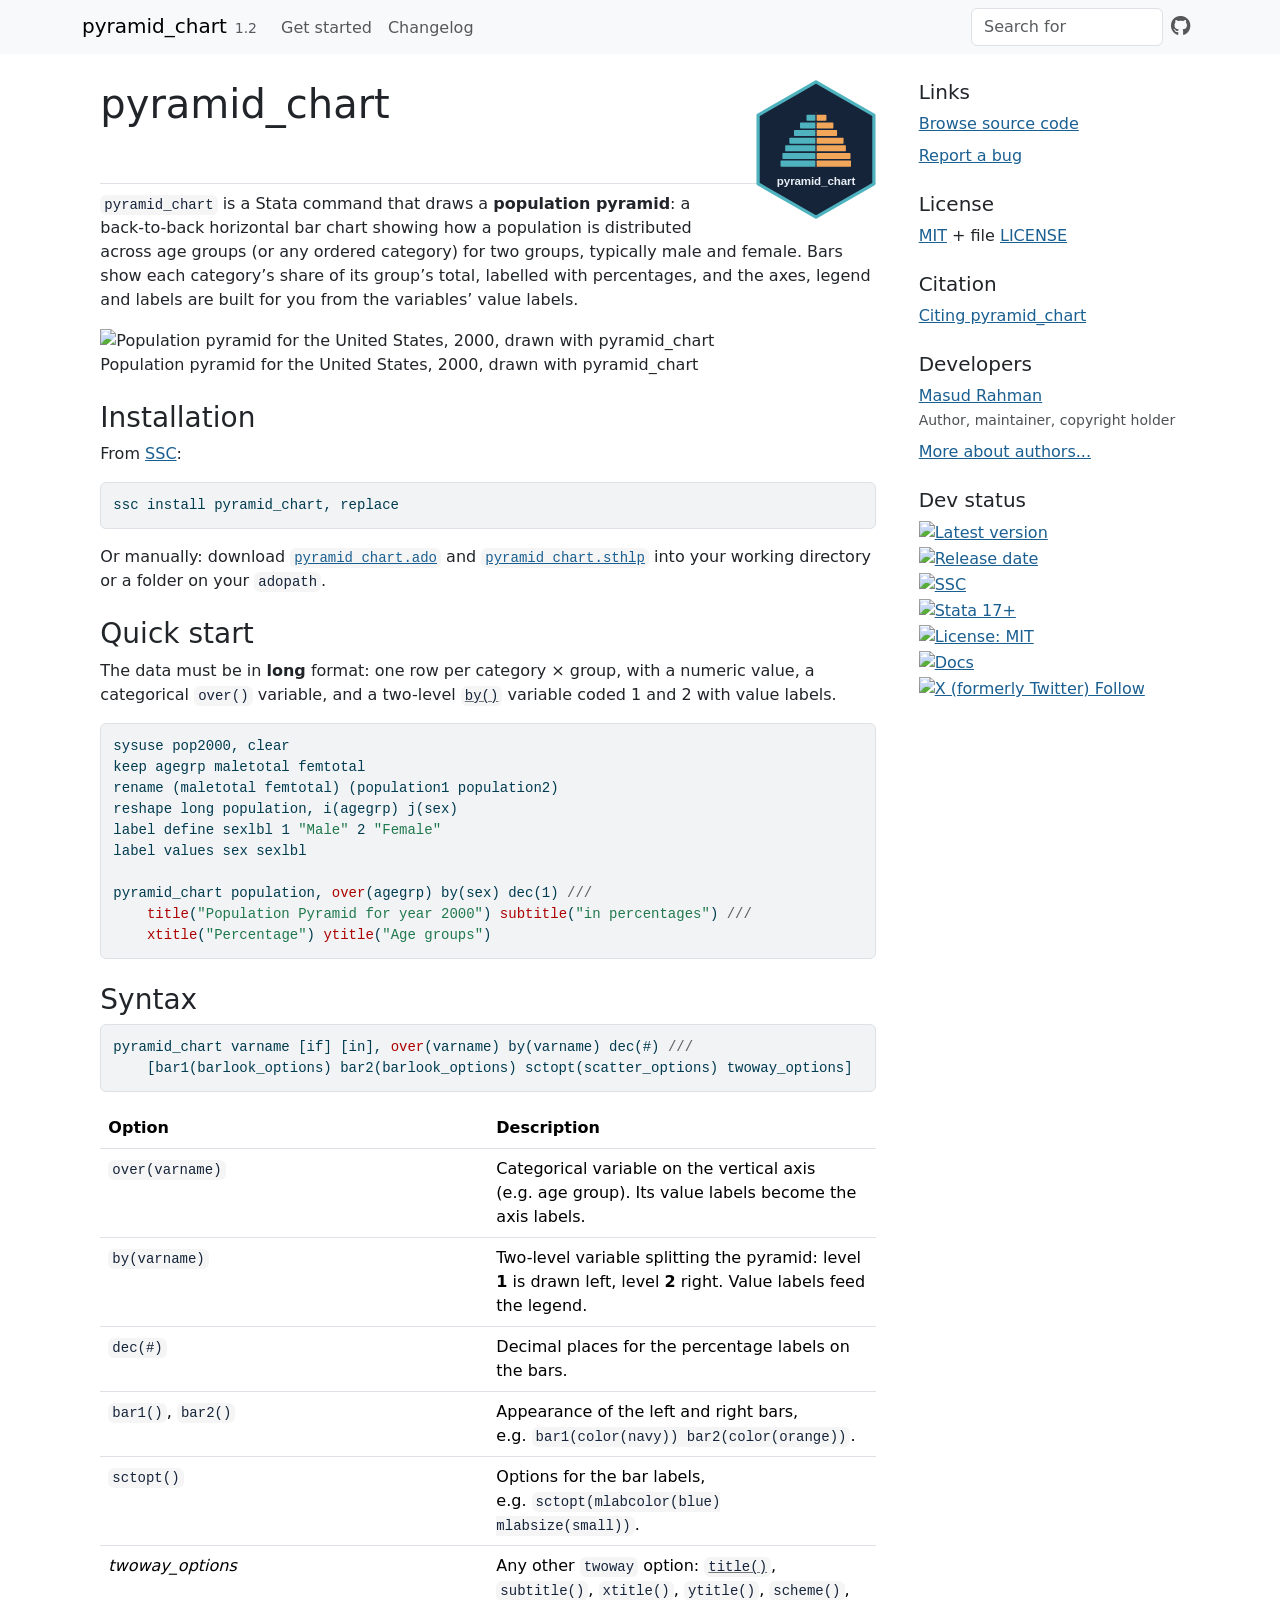
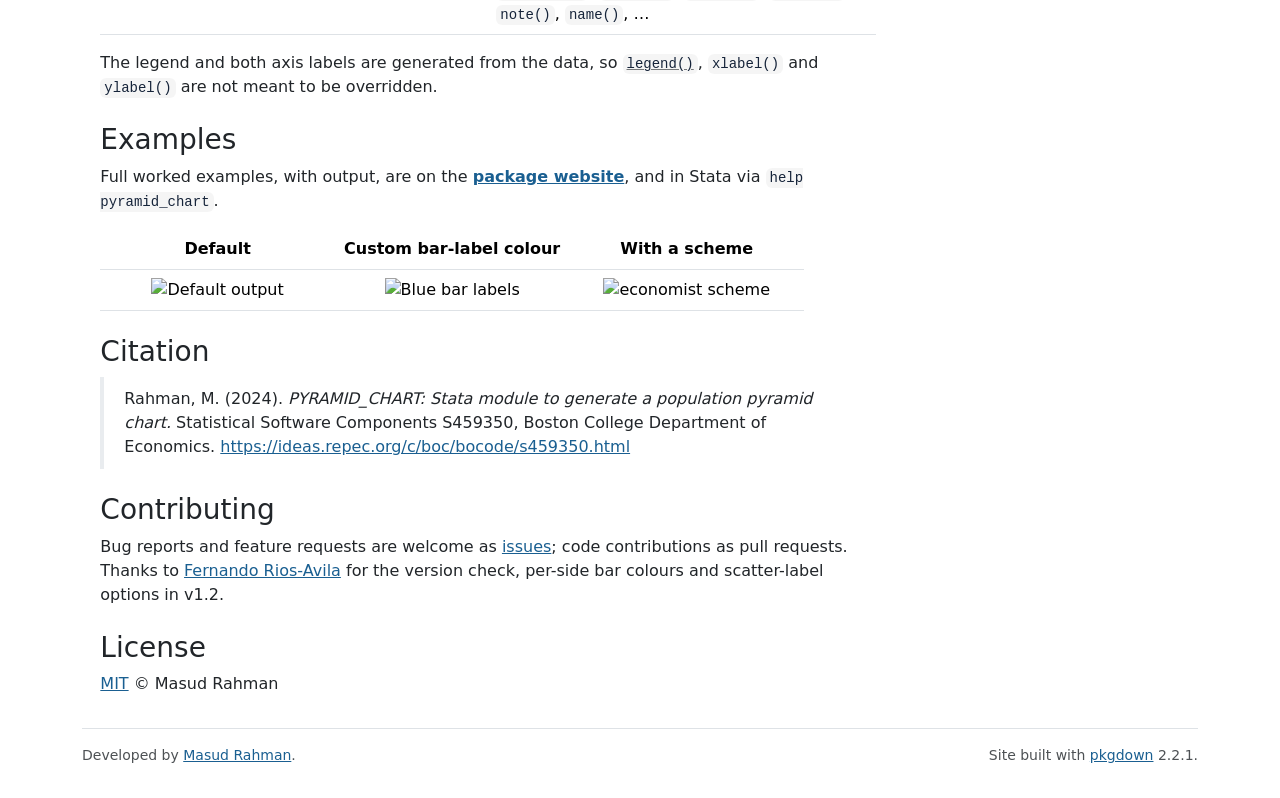
==== commit 5b78a46c: "Deploying to gh-pages from @ masud90/pyramid_chart@84db95ebb5b01c8d3d2b48929d749a9a71cbf2a5 🚀" ====
--- a/index.html
+++ b/index.html
@@ -214,7 +214,6 @@
 <li><a href="https://ideas.repec.org/c/boc/bocode/s459350.html" class="external-link"><img src="https://img.shields.io/badge/published_on-SSC-black?style=flat" alt="SSC"></a></li>
 <li><a href="https://www.stata.com/" class="external-link"><img src="https://img.shields.io/badge/Stata-17%2B-1a5f91?style=flat" alt="Stata 17+"></a></li>
 <li><a href="https://github.com/masud90/pyramid_chart/blob/main/LICENSE" class="external-link"><img src="https://img.shields.io/github/license/masud90/pyramid_chart?style=flat" alt="License: MIT"></a></li>
-<li><a href="https://github.com/masud90/pyramid_chart/actions/workflows/pkgdown.yaml" class="external-link"><img src="https://github.com/masud90/pyramid_chart/actions/workflows/pkgdown.yaml/badge.svg" alt="pkgdown"></a></li>
 <li><a href="https://masud90.github.io/pyramid_chart/"><img src="https://img.shields.io/badge/docs-masud90.github.io-4FB3BF?style=flat" alt="Docs"></a></li>
 <li><a href="https://twitter.com/masudtweets" class="external-link"><img src="https://img.shields.io/twitter/follow/masudtweets" alt="X (formerly Twitter) Follow"></a></li>
 </ul>
